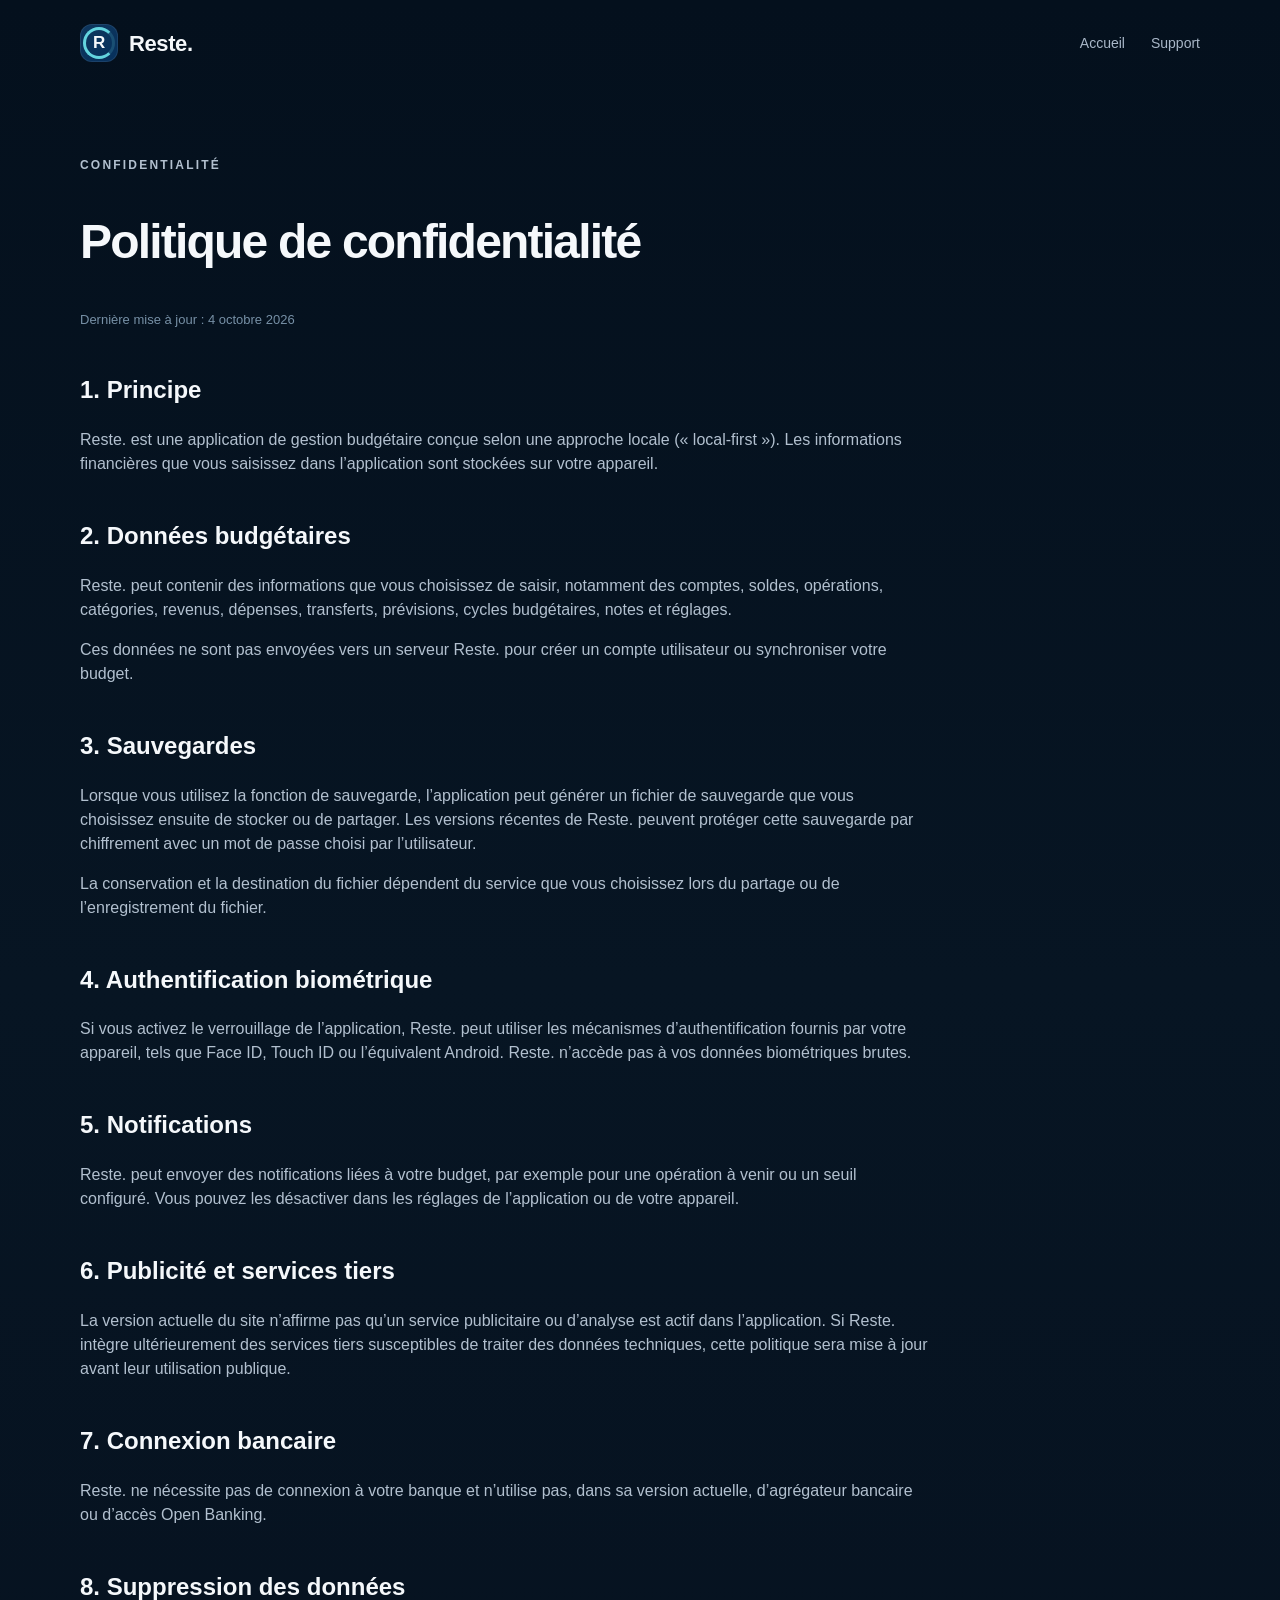
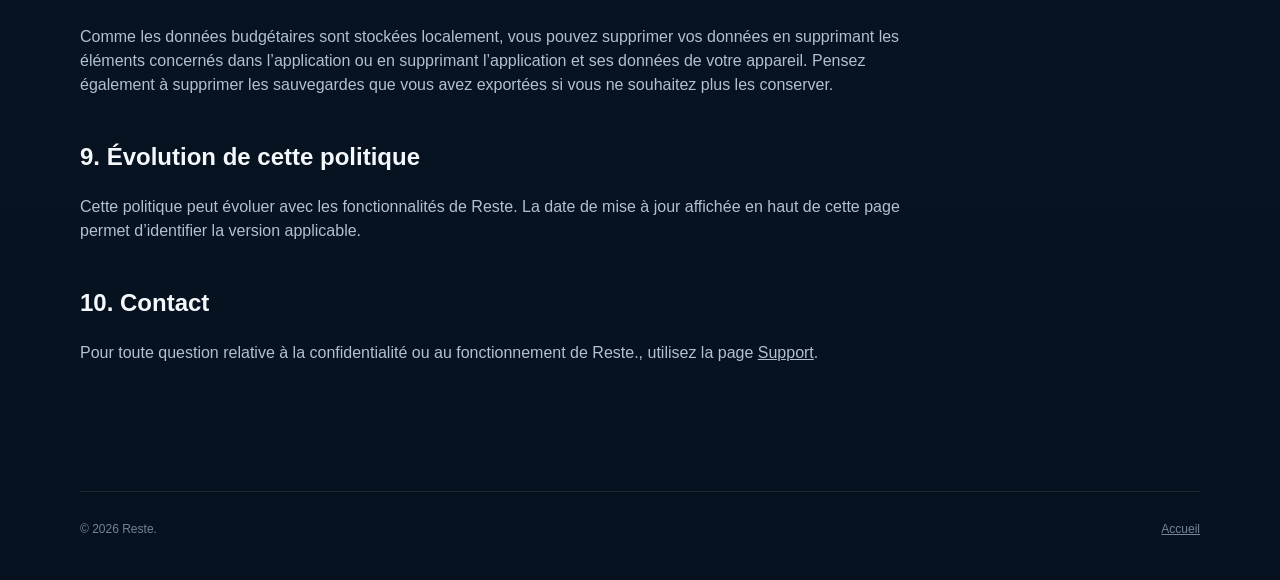
==== privacy.html @ ace7241f "Add privacy policy" ====
<!doctype html>
<html lang="fr">
<head>
  <meta charset="utf-8"><meta name="viewport" content="width=device-width,initial-scale=1">
  <meta name="theme-color" content="#031B3C">
  <title>Confidentialité — Reste.</title>
  <link rel="stylesheet" href="styles.css">
</head>
<body>
<header class="nav shell"><a class="brand" href="./"><span class="mark"><span>R</span></span><span>Reste.</span></a><nav><a href="./">Accueil</a><a href="support.html">Support</a></nav></header>
<main class="legal shell">
  <p class="eyebrow">CONFIDENTIALITÉ</p>
  <h1>Politique de confidentialité</h1>
  <p class="date">Dernière mise à jour : 4 octobre 2026</p>

  <h2>1. Principe</h2>
  <p>Reste. est une application de gestion budgétaire conçue selon une approche locale (« local-first »). Les informations financières que vous saisissez dans l’application sont stockées sur votre appareil.</p>

  <h2>2. Données budgétaires</h2>
  <p>Reste. peut contenir des informations que vous choisissez de saisir, notamment des comptes, soldes, opérations, catégories, revenus, dépenses, transferts, prévisions, cycles budgétaires, notes et réglages.</p>
  <p>Ces données ne sont pas envoyées vers un serveur Reste. pour créer un compte utilisateur ou synchroniser votre budget.</p>

  <h2>3. Sauvegardes</h2>
  <p>Lorsque vous utilisez la fonction de sauvegarde, l’application peut générer un fichier de sauvegarde que vous choisissez ensuite de stocker ou de partager. Les versions récentes de Reste. peuvent protéger cette sauvegarde par chiffrement avec un mot de passe choisi par l’utilisateur.</p>
  <p>La conservation et la destination du fichier dépendent du service que vous choisissez lors du partage ou de l’enregistrement du fichier.</p>

  <h2>4. Authentification biométrique</h2>
  <p>Si vous activez le verrouillage de l’application, Reste. peut utiliser les mécanismes d’authentification fournis par votre appareil, tels que Face ID, Touch ID ou l’équivalent Android. Reste. n’accède pas à vos données biométriques brutes.</p>

  <h2>5. Notifications</h2>
  <p>Reste. peut envoyer des notifications liées à votre budget, par exemple pour une opération à venir ou un seuil configuré. Vous pouvez les désactiver dans les réglages de l’application ou de votre appareil.</p>

  <h2>6. Publicité et services tiers</h2>
  <p>La version actuelle du site n’affirme pas qu’un service publicitaire ou d’analyse est actif dans l’application. Si Reste. intègre ultérieurement des services tiers susceptibles de traiter des données techniques, cette politique sera mise à jour avant leur utilisation publique.</p>

  <h2>7. Connexion bancaire</h2>
  <p>Reste. ne nécessite pas de connexion à votre banque et n’utilise pas, dans sa version actuelle, d’agrégateur bancaire ou d’accès Open Banking.</p>

  <h2>8. Suppression des données</h2>
  <p>Comme les données budgétaires sont stockées localement, vous pouvez supprimer vos données en supprimant les éléments concernés dans l’application ou en supprimant l’application et ses données de votre appareil. Pensez également à supprimer les sauvegardes que vous avez exportées si vous ne souhaitez plus les conserver.</p>

  <h2>9. Évolution de cette politique</h2>
  <p>Cette politique peut évoluer avec les fonctionnalités de Reste. La date de mise à jour affichée en haut de cette page permet d’identifier la version applicable.</p>

  <h2>10. Contact</h2>
  <p>Pour toute question relative à la confidentialité ou au fonctionnement de Reste., utilisez la page <a href="support.html">Support</a>.</p>
</main>
<footer class="shell footer"><span>© 2026 Reste.</span><a href="./">Accueil</a></footer>
</body>
</html>
---- styles.css ----
:root{
  --bg:#06111f;--bg2:#031b3c;--surface:#0e2036;--surface2:#132b46;--text:#f5f8fb;
  --muted:#a9b7c8;--line:rgba(255,255,255,.09);--cyan:#63d4df;--cyan2:#9eeaf0;--gold:#d6b56e;
  --shadow:0 30px 80px rgba(0,0,0,.35)
}
*{box-sizing:border-box}html{scroll-behavior:smooth}body{margin:0;background:linear-gradient(180deg,#04101d 0%,#071523 45%,#06111f 100%);color:var(--text);font-family:-apple-system,BlinkMacSystemFont,"Segoe UI",Inter,Roboto,Helvetica,Arial,sans-serif;line-height:1.5}
a{color:inherit}.shell{width:min(1120px,calc(100% - 40px));margin:auto}
.nav{height:86px;display:flex;align-items:center;justify-content:space-between}.nav nav{display:flex;gap:26px}.nav nav a{text-decoration:none;color:var(--muted);font-size:14px}.nav nav a:hover{color:var(--text)}
.brand{display:flex;align-items:center;gap:11px;text-decoration:none;font-size:22px;font-weight:800;letter-spacing:-.4px}.mark{width:38px;height:38px;border-radius:12px;background:linear-gradient(145deg,#0e365d,#06305c);position:relative;display:grid;place-items:center;box-shadow:inset 0 0 0 1px rgba(255,255,255,.08)}.mark:before{content:"";position:absolute;width:26px;height:26px;border:3px solid var(--cyan);border-right-color:rgba(99,212,223,.18);border-radius:50%}.mark span{font-weight:900;z-index:2;font-size:17px}
.hero{min-height:690px;padding:75px 0 95px;display:grid;grid-template-columns:1.08fr .92fr;gap:60px;align-items:center}.eyebrow{font-size:12px;letter-spacing:2.2px;color:var(--cyan);font-weight:800;margin:0 0 18px}.hero h1{font-size:clamp(48px,6vw,76px);line-height:.98;letter-spacing:-3px;margin:0 0 28px;max-width:760px}.hero h1 span{color:var(--cyan2)}.lead{font-size:20px;color:#c0ccda;max-width:650px;margin:0 0 32px}.cta-row{display:flex;gap:12px;flex-wrap:wrap}.store{border:1px solid var(--line);background:#10243b;padding:13px 18px;border-radius:14px;font-weight:700;font-size:14px}.store.disabled{color:#9eacbb}.micro{color:#7f91a5;font-size:13px;margin-top:18px}
.phone-wrap{display:flex;justify-content:center;perspective:1200px}.phone{width:min(360px,92vw);border-radius:46px;background:#081522;border:1px solid rgba(255,255,255,.15);box-shadow:var(--shadow),inset 0 0 0 6px #02070d;padding:24px 20px 18px;transform:rotateY(-4deg) rotateX(2deg);position:relative}.phone-top{font-size:11px;display:flex;justify-content:space-between;color:#eaf2fb;margin:3px 10px 24px}.app-head{display:flex;justify-content:space-between;align-items:center}.app-head strong{font-size:26px}.app-head small{display:block;color:#8294a8;font-size:9px;margin-top:3px}.eye{width:30px;height:30px;border-radius:50%;background:#10253b;display:grid;place-items:center;color:#a8bacd}.wealth{margin-top:20px;padding:15px;border-radius:18px;background:rgba(214,181,110,.1);border:1px solid rgba(214,181,110,.22);display:flex;justify-content:space-between;align-items:center}.wealth small{color:#a9a18f}.wealth strong{color:#e0c88e}.summary{display:grid;grid-template-columns:1fr 1fr;gap:10px;margin-top:10px}.summary>div{padding:15px;border-radius:18px;background:#0e2033}.summary small,.summary em{display:block;color:#8497aa;font-size:9px;font-style:normal}.summary strong{display:block;font-size:22px;margin-top:5px}.summary .primary{background:linear-gradient(150deg,#0a5571,#0b6f7b)}.summary .primary small,.summary .primary em{color:#bde2e5}.account{margin-top:10px;padding:13px 10px;border-radius:16px;background:#0c1c2d;display:grid;grid-template-columns:12px 1fr auto;gap:10px;align-items:center}.account .dot{width:10px;height:10px;border-radius:50%}.dot.a{background:#72c8af}.dot.b{background:#a49ad6}.account strong{font-size:12px}.account small{display:block;color:#74869a;font-size:8px}.account b{font-size:12px}.cycle-card{margin-top:12px;border-radius:18px;padding:15px;background:linear-gradient(145deg,#102d48,#0b4b61)}.cycle-card small{font-size:8px;color:#92b5c7;letter-spacing:1.5px}.cycle-card strong{display:block;font-size:24px;margin-top:3px}.cycle-card span{font-size:9px;color:#a8c7d3}.bar{height:5px;border-radius:10px;background:rgba(255,255,255,.12);margin-top:10px;overflow:hidden}.bar i{display:block;width:62%;height:100%;background:var(--cyan);border-radius:10px}.tabs{display:flex;justify-content:space-around;color:#6f8398;font-size:18px;margin-top:21px}.tabs span:nth-child(3){background:var(--cyan);color:#042032;width:38px;height:38px;border-radius:50%;display:grid;place-items:center;margin-top:-8px}
.proof{border-top:1px solid var(--line);border-bottom:1px solid var(--line);background:rgba(255,255,255,.015)}.metrics{display:grid;grid-template-columns:repeat(3,1fr);padding:26px 0}.metrics div{padding:4px 32px;border-right:1px solid var(--line)}.metrics div:last-child{border-right:0}.metrics strong{display:block;font-size:16px}.metrics span{display:block;color:var(--muted);font-size:13px;margin-top:4px}
.section{padding-top:110px;padding-bottom:110px}.section h2{font-size:clamp(36px,5vw,54px);line-height:1.04;letter-spacing:-2px;margin:0 0 20px}.section-intro{color:var(--muted);font-size:18px;max-width:750px}.grid{display:grid;grid-template-columns:repeat(3,1fr);gap:16px;margin-top:50px}.feature{background:linear-gradient(145deg,rgba(255,255,255,.045),rgba(255,255,255,.02));border:1px solid var(--line);border-radius:24px;padding:28px;min-height:235px}.feature .icon{display:grid;place-items:center;width:42px;height:42px;border-radius:13px;background:rgba(99,212,223,.11);color:var(--cyan);font-size:20px}.feature h3{font-size:20px;margin:26px 0 9px}.feature p{color:var(--muted);font-size:14px;margin:0}.soft{background:linear-gradient(180deg,rgba(9,36,60,.62),rgba(7,24,40,.62));border-top:1px solid var(--line);border-bottom:1px solid var(--line)}.split{display:grid;grid-template-columns:1.1fr .9fr;gap:80px;align-items:center}.mini-card{background:#0c1d30;border:1px solid var(--line);border-radius:26px;padding:26px;box-shadow:var(--shadow)}.mini-card>div{display:flex;justify-content:space-between;padding:12px 0}.mini-card span{color:var(--muted)}.mini-card hr{border:0;border-top:1px solid var(--line);margin:8px 0}.mini-card .result{font-size:19px}.mini-card .result strong{color:var(--cyan2)}
.final{text-align:center}.final-card{border:1px solid var(--line);background:radial-gradient(circle at top,#123859 0,#0b1d30 55%,#081523 100%);border-radius:34px;padding:70px 30px}.final-card p:not(.eyebrow){color:var(--muted);font-size:18px;max-width:650px;margin:0 auto}.links{margin-top:30px;display:flex;gap:24px;justify-content:center}.links a{color:var(--cyan2);text-decoration:none;font-weight:700}.footer{display:flex;justify-content:space-between;border-top:1px solid var(--line);padding:28px 0 42px;color:#728599;font-size:12px}
.legal{padding-top:70px;padding-bottom:110px}.legal h1{font-size:48px;letter-spacing:-1.8px}.legal h2{margin-top:42px;font-size:24px}.legal p,.legal li{color:#b2c0cf;max-width:850px}.legal .date{color:#7790a6;font-size:13px}.contact-card{background:#0d2034;border:1px solid var(--line);border-radius:24px;padding:28px;max-width:680px}.contact-card a{color:var(--cyan2)}
@media(max-width:850px){.nav nav a:first-child{display:none}.hero{grid-template-columns:1fr;padding-top:45px}.hero-copy{text-align:center}.lead{margin-left:auto;margin-right:auto}.cta-row{justify-content:center}.phone{transform:none}.metrics{grid-template-columns:1fr}.metrics div{border-right:0;border-bottom:1px solid var(--line);padding:18px 0}.metrics div:last-child{border-bottom:0}.grid{grid-template-columns:1fr 1fr}.split{grid-template-columns:1fr;gap:45px}.footer{flex-direction:column;gap:8px}.section{padding-top:80px;padding-bottom:80px}}
@media(max-width:560px){.shell{width:min(100% - 28px,1120px)}.nav{height:72px}.nav nav{gap:15px}.nav nav a{font-size:12px}.hero h1{font-size:48px}.lead{font-size:17px}.grid{grid-template-columns:1fr}.feature{min-height:0}.section h2{font-size:38px}.links{flex-direction:column;gap:12px}.legal h1{font-size:38px}}
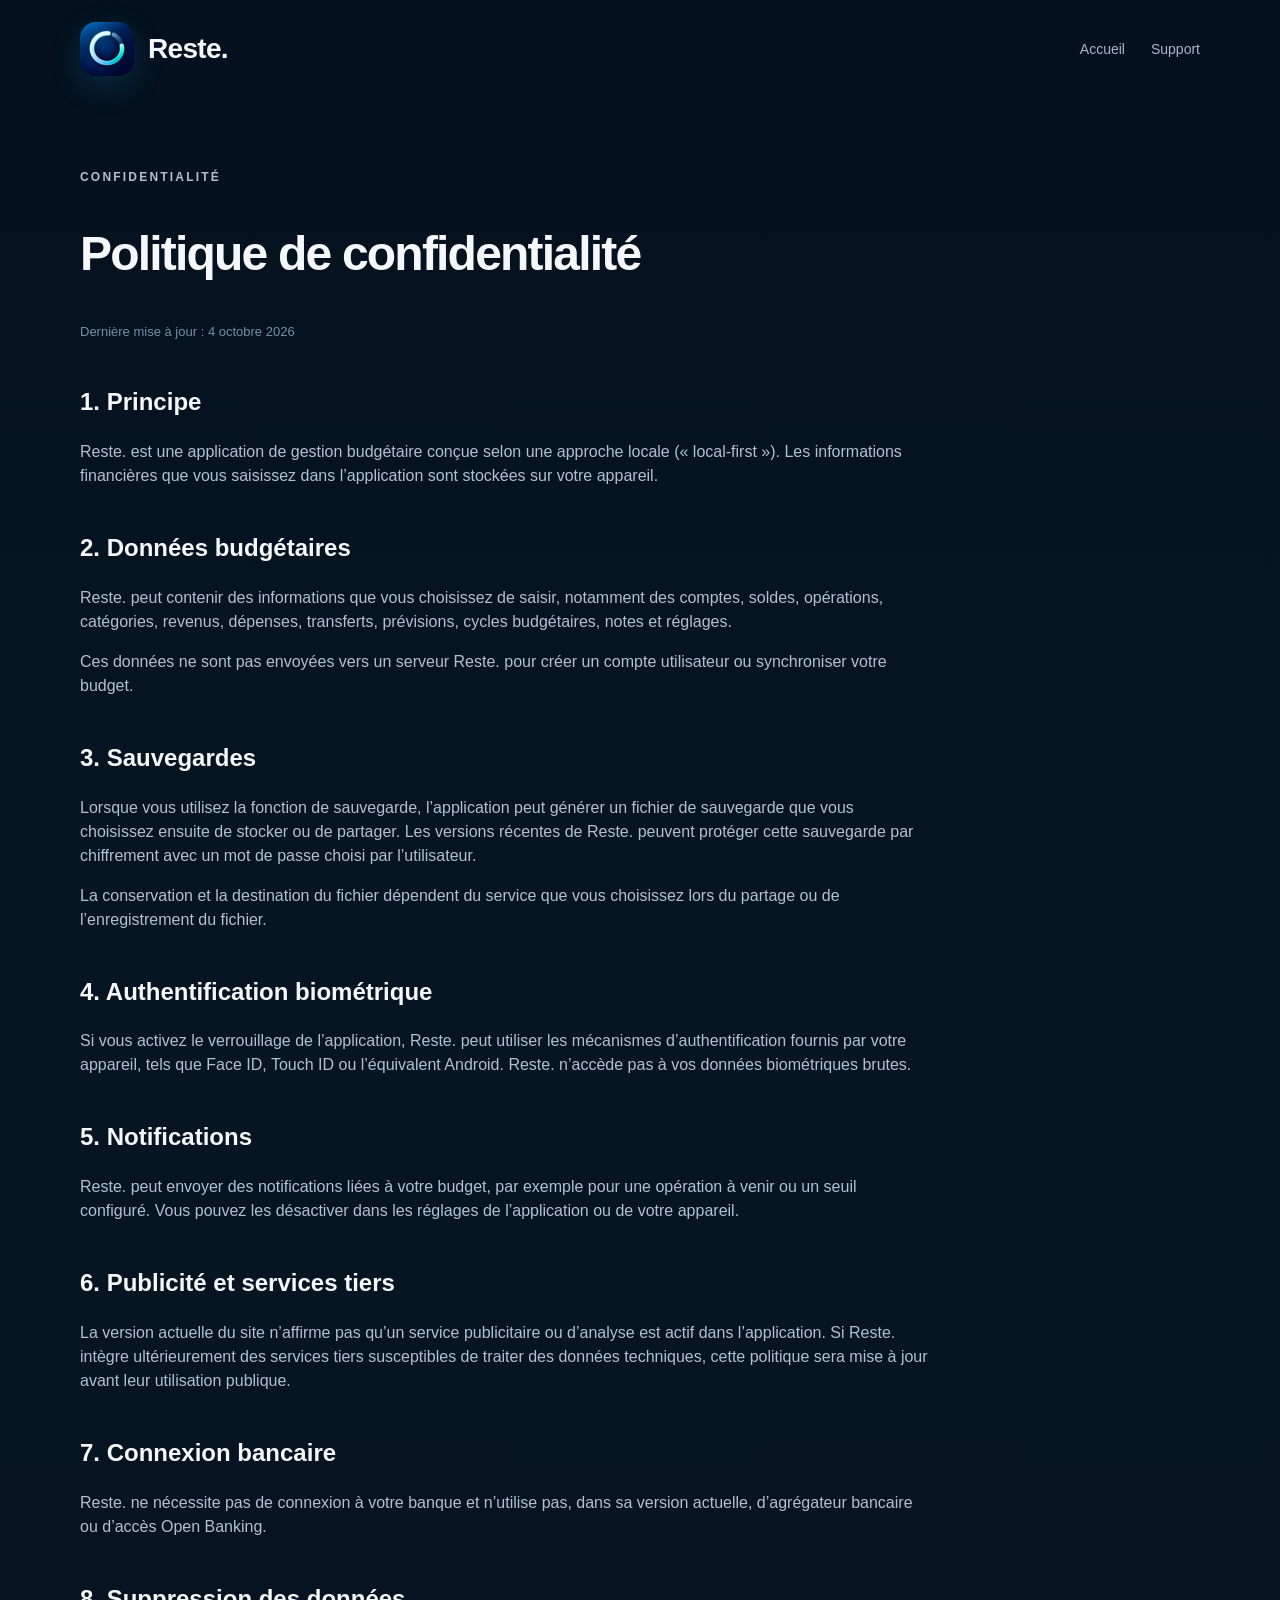
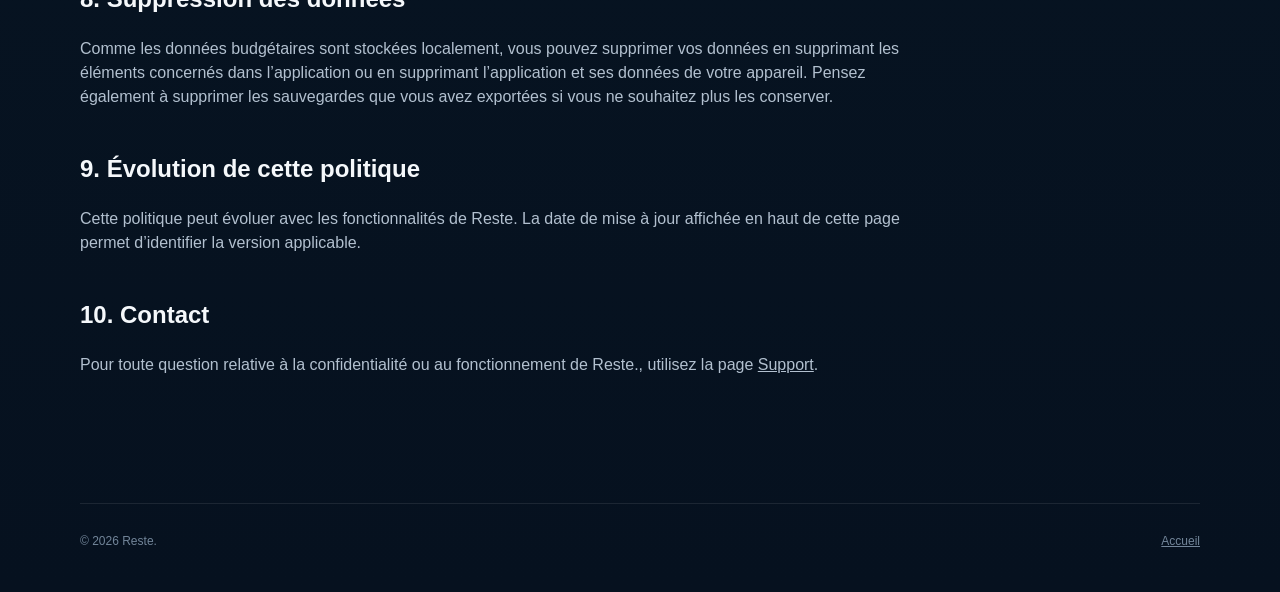
==== commit 79afee79: "Agrandir et actualiser la marque du site" ====
--- a/privacy.html
+++ b/privacy.html
@@ -4,10 +4,10 @@
   <meta charset="utf-8"><meta name="viewport" content="width=device-width,initial-scale=1">
   <meta name="theme-color" content="#031B3C">
   <title>Confidentialité — Reste.</title>
-  <link rel="stylesheet" href="styles.css">
+  <link rel="stylesheet" href="styles.css?v=20261008-brand">
 </head>
 <body>
-<header class="nav shell"><a class="brand" href="./"><span class="mark"><span>R</span></span><span>Reste.</span></a><nav><a href="./">Accueil</a><a href="support.html">Support</a></nav></header>
+<header class="nav shell"><a class="brand" href="./" aria-label="Accueil Reste."><img class="brand-icon" src="assets/reste-icon.png" alt="" aria-hidden="true"><span>Reste.</span></a><nav><a href="./">Accueil</a><a href="support.html">Support</a></nav></header>
 <main class="legal shell">
   <p class="eyebrow">CONFIDENTIALITÉ</p>
   <h1>Politique de confidentialité</h1>
@@ -47,4 +47,4 @@
 </main>
 <footer class="shell footer"><span>© 2026 Reste.</span><a href="./">Accueil</a></footer>
 </body>
-</html>+</html>
--- a/styles.css
+++ b/styles.css
@@ -4,14 +4,22 @@
   --shadow:0 30px 80px rgba(0,0,0,.35)
 }
 *{box-sizing:border-box}html{scroll-behavior:smooth}body{margin:0;background:linear-gradient(180deg,#04101d 0%,#071523 45%,#06111f 100%);color:var(--text);font-family:-apple-system,BlinkMacSystemFont,"Segoe UI",Inter,Roboto,Helvetica,Arial,sans-serif;line-height:1.5}
-a{color:inherit}.shell{width:min(1120px,calc(100% - 40px));margin:auto}
-.nav{height:86px;display:flex;align-items:center;justify-content:space-between}.nav nav{display:flex;gap:26px}.nav nav a{text-decoration:none;color:var(--muted);font-size:14px}.nav nav a:hover{color:var(--text)}
-.brand{display:flex;align-items:center;gap:11px;text-decoration:none;font-size:22px;font-weight:800;letter-spacing:-.4px}.mark{width:38px;height:38px;border-radius:12px;background:linear-gradient(145deg,#0e365d,#06305c);position:relative;display:grid;place-items:center;box-shadow:inset 0 0 0 1px rgba(255,255,255,.08)}.mark:before{content:"";position:absolute;width:26px;height:26px;border:3px solid var(--cyan);border-right-color:rgba(99,212,223,.18);border-radius:50%}.mark span{font-weight:900;z-index:2;font-size:17px}
+a{color:inherit}a:focus-visible{outline:2px solid var(--cyan);outline-offset:5px;border-radius:4px}.shell{width:min(1120px,calc(100% - 40px));margin:auto}section[id]{scroll-margin-top:32px}
+.nav{height:98px;display:flex;align-items:center;justify-content:space-between}.nav nav{display:flex;gap:26px}.nav nav a{text-decoration:none;color:var(--muted);font-size:14px}.nav nav a:hover{color:var(--text)}
+.brand{display:flex;align-items:center;gap:14px;text-decoration:none;font-size:28px;font-weight:850;letter-spacing:-.7px}.brand-icon{display:block;width:54px;height:54px;border-radius:16px;object-fit:cover;box-shadow:0 10px 30px rgba(30,151,222,.2)}
 .hero{min-height:690px;padding:75px 0 95px;display:grid;grid-template-columns:1.08fr .92fr;gap:60px;align-items:center}.eyebrow{font-size:12px;letter-spacing:2.2px;color:var(--cyan);font-weight:800;margin:0 0 18px}.hero h1{font-size:clamp(48px,6vw,76px);line-height:.98;letter-spacing:-3px;margin:0 0 28px;max-width:760px}.hero h1 span{color:var(--cyan2)}.lead{font-size:20px;color:#c0ccda;max-width:650px;margin:0 0 32px}.cta-row{display:flex;gap:12px;flex-wrap:wrap}.store{border:1px solid var(--line);background:#10243b;padding:13px 18px;border-radius:14px;font-weight:700;font-size:14px}.store.disabled{color:#9eacbb}.micro{color:#7f91a5;font-size:13px;margin-top:18px}
 .phone-wrap{display:flex;justify-content:center;perspective:1200px}.phone{width:min(360px,92vw);border-radius:46px;background:#081522;border:1px solid rgba(255,255,255,.15);box-shadow:var(--shadow),inset 0 0 0 6px #02070d;padding:24px 20px 18px;transform:rotateY(-4deg) rotateX(2deg);position:relative}.phone-top{font-size:11px;display:flex;justify-content:space-between;color:#eaf2fb;margin:3px 10px 24px}.app-head{display:flex;justify-content:space-between;align-items:center}.app-head strong{font-size:26px}.app-head small{display:block;color:#8294a8;font-size:9px;margin-top:3px}.eye{width:30px;height:30px;border-radius:50%;background:#10253b;display:grid;place-items:center;color:#a8bacd}.wealth{margin-top:20px;padding:15px;border-radius:18px;background:rgba(214,181,110,.1);border:1px solid rgba(214,181,110,.22);display:flex;justify-content:space-between;align-items:center}.wealth small{color:#a9a18f}.wealth strong{color:#e0c88e}.summary{display:grid;grid-template-columns:1fr 1fr;gap:10px;margin-top:10px}.summary>div{padding:15px;border-radius:18px;background:#0e2033}.summary small,.summary em{display:block;color:#8497aa;font-size:9px;font-style:normal}.summary strong{display:block;font-size:22px;margin-top:5px}.summary .primary{background:linear-gradient(150deg,#0a5571,#0b6f7b)}.summary .primary small,.summary .primary em{color:#bde2e5}.account{margin-top:10px;padding:13px 10px;border-radius:16px;background:#0c1c2d;display:grid;grid-template-columns:12px 1fr auto;gap:10px;align-items:center}.account .dot{width:10px;height:10px;border-radius:50%}.dot.a{background:#72c8af}.dot.b{background:#a49ad6}.account strong{font-size:12px}.account small{display:block;color:#74869a;font-size:8px}.account b{font-size:12px}.cycle-card{margin-top:12px;border-radius:18px;padding:15px;background:linear-gradient(145deg,#102d48,#0b4b61)}.cycle-card small{font-size:8px;color:#92b5c7;letter-spacing:1.5px}.cycle-card strong{display:block;font-size:24px;margin-top:3px}.cycle-card span{font-size:9px;color:#a8c7d3}.bar{height:5px;border-radius:10px;background:rgba(255,255,255,.12);margin-top:10px;overflow:hidden}.bar i{display:block;width:62%;height:100%;background:var(--cyan);border-radius:10px}.tabs{display:flex;justify-content:space-around;color:#6f8398;font-size:18px;margin-top:21px}.tabs span:nth-child(3){background:var(--cyan);color:#042032;width:38px;height:38px;border-radius:50%;display:grid;place-items:center;margin-top:-8px}
 .proof{border-top:1px solid var(--line);border-bottom:1px solid var(--line);background:rgba(255,255,255,.015)}.metrics{display:grid;grid-template-columns:repeat(3,1fr);padding:26px 0}.metrics div{padding:4px 32px;border-right:1px solid var(--line)}.metrics div:last-child{border-right:0}.metrics strong{display:block;font-size:16px}.metrics span{display:block;color:var(--muted);font-size:13px;margin-top:4px}
-.section{padding-top:110px;padding-bottom:110px}.section h2{font-size:clamp(36px,5vw,54px);line-height:1.04;letter-spacing:-2px;margin:0 0 20px}.section-intro{color:var(--muted);font-size:18px;max-width:750px}.grid{display:grid;grid-template-columns:repeat(3,1fr);gap:16px;margin-top:50px}.feature{background:linear-gradient(145deg,rgba(255,255,255,.045),rgba(255,255,255,.02));border:1px solid var(--line);border-radius:24px;padding:28px;min-height:235px}.feature .icon{display:grid;place-items:center;width:42px;height:42px;border-radius:13px;background:rgba(99,212,223,.11);color:var(--cyan);font-size:20px}.feature h3{font-size:20px;margin:26px 0 9px}.feature p{color:var(--muted);font-size:14px;margin:0}.soft{background:linear-gradient(180deg,rgba(9,36,60,.62),rgba(7,24,40,.62));border-top:1px solid var(--line);border-bottom:1px solid var(--line)}.split{display:grid;grid-template-columns:1.1fr .9fr;gap:80px;align-items:center}.mini-card{background:#0c1d30;border:1px solid var(--line);border-radius:26px;padding:26px;box-shadow:var(--shadow)}.mini-card>div{display:flex;justify-content:space-between;padding:12px 0}.mini-card span{color:var(--muted)}.mini-card hr{border:0;border-top:1px solid var(--line);margin:8px 0}.mini-card .result{font-size:19px}.mini-card .result strong{color:var(--cyan2)}
+.section{padding-top:110px;padding-bottom:110px}.section h2{font-size:clamp(36px,5vw,54px);line-height:1.04;letter-spacing:-2px;margin:0 0 20px}.section-intro{color:var(--muted);font-size:18px;max-width:750px}.grid{display:grid;grid-template-columns:repeat(3,1fr);gap:16px;margin-top:50px}.feature{background:linear-gradient(145deg,rgba(255,255,255,.045),rgba(255,255,255,.02));border:1px solid var(--line);border-radius:24px;padding:28px;min-height:235px;transition:transform .25s ease,border-color .25s ease,background .25s ease}.feature:hover{transform:translateY(-4px);border-color:rgba(99,212,223,.25);background:linear-gradient(145deg,rgba(99,212,223,.07),rgba(255,255,255,.025))}.feature .icon{display:grid;place-items:center;width:42px;height:42px;border-radius:13px;background:rgba(99,212,223,.11);color:var(--cyan);font-size:20px}.feature h3{font-size:20px;margin:26px 0 9px}.feature p{color:var(--muted);font-size:14px;margin:0}.soft{background:linear-gradient(180deg,rgba(9,36,60,.62),rgba(7,24,40,.62));border-top:1px solid var(--line);border-bottom:1px solid var(--line)}.split{display:grid;grid-template-columns:1.1fr .9fr;gap:80px;align-items:center}.mini-card{background:#0c1d30;border:1px solid var(--line);border-radius:26px;padding:26px;box-shadow:var(--shadow)}.mini-card>div{display:flex;justify-content:space-between;padding:12px 0}.mini-card span{color:var(--muted)}.mini-card hr{border:0;border-top:1px solid var(--line);margin:8px 0}.mini-card .result{font-size:19px}.mini-card .result strong{color:var(--cyan2)}
+.apple-pay-section{position:relative;overflow:hidden;background:radial-gradient(circle at 82% 13%,rgba(99,212,223,.11),transparent 27%),linear-gradient(180deg,#06111f 0%,#081929 52%,#06111f 100%);border-bottom:1px solid var(--line)}
+.apple-pay-section:before{content:"";position:absolute;width:460px;height:460px;border:1px solid rgba(99,212,223,.08);border-radius:50%;right:-250px;top:170px;box-shadow:0 0 0 70px rgba(99,212,223,.018),0 0 0 140px rgba(99,212,223,.012);pointer-events:none}
+.apple-pay-heading{display:grid;grid-template-columns:1.05fr .95fr;gap:70px;align-items:end;margin-bottom:52px}.apple-pay-heading h2{margin-bottom:0}.apple-pay-heading h2 span{color:var(--cyan2)}.apple-pay-heading .section-intro{margin:0 0 3px;max-width:520px}
+.automation-flow{display:grid;grid-template-columns:1fr auto 1fr auto 1fr;gap:18px;align-items:center;margin-bottom:82px}.flow-card{min-height:218px;padding:25px;border-radius:26px;border:1px solid rgba(255,255,255,.1);background:linear-gradient(145deg,#10263d,#0b1b2d);box-shadow:0 20px 50px rgba(0,0,0,.18)}.flow-card small{display:block;margin-top:20px;color:#7f93a8;font-size:10px;font-weight:800;letter-spacing:1.4px}.flow-card strong{display:block;font-size:23px;margin-top:5px}.flow-card p{color:var(--muted);font-size:13px;margin:7px 0 0}.flow-card.shortcuts-card{border-color:rgba(184,143,255,.25);background:linear-gradient(145deg,rgba(79,53,119,.46),#0b1b2d 74%)}.flow-card.reste-card{border-color:rgba(99,212,223,.34);background:linear-gradient(145deg,rgba(17,86,108,.52),#0b1b2d 74%)}.flow-icon{display:grid;place-items:center;width:48px;height:48px;border-radius:15px;background:rgba(255,255,255,.06);color:#e8f1f9}.flow-icon svg{width:25px;height:25px;fill:none;stroke:currentColor;stroke-width:1.8;stroke-linecap:round;stroke-linejoin:round}.shortcuts-icon{color:#d4b9ff;background:rgba(149,95,232,.13)}.reste-icon{position:relative;color:var(--text);font-weight:900;background:#0c2b48;overflow:hidden}.reste-icon:before{content:"";position:absolute;width:33px;height:33px;border:3px solid var(--cyan);border-right-color:rgba(99,212,223,.18);border-radius:50%}.reste-icon span{position:relative}.flow-arrow{color:#527087;font-size:27px}
+.shortcut-layout{display:grid;grid-template-columns:minmax(0,1.08fr) minmax(340px,.72fr);gap:70px;align-items:start}.shortcut-intro h3{font-size:34px;letter-spacing:-1px;margin:0 0 7px}.shortcut-intro>p:last-child{color:var(--muted);margin:0;max-width:580px}.steps-list{list-style:none;padding:0;margin:38px 0 0}.steps-list li{display:grid;grid-template-columns:46px 1fr;gap:18px;padding:23px 0;border-top:1px solid var(--line)}.steps-list li:last-child{border-bottom:1px solid var(--line)}.step-number{display:grid;place-items:center;width:38px;height:38px;border-radius:12px;background:rgba(99,212,223,.1);border:1px solid rgba(99,212,223,.18);color:var(--cyan);font-size:13px;font-weight:900}.steps-list strong{font-size:17px}.steps-list p{color:var(--muted);font-size:14px;margin:5px 0 0}.steps-list b{color:#dce7f1;font-weight:650}
+.shortcut-preview{position:sticky;top:28px}.ios-window{border-radius:37px;padding:18px;background:linear-gradient(180deg,#111722,#0b1019);border:1px solid rgba(255,255,255,.16);box-shadow:0 34px 90px rgba(0,0,0,.43),inset 0 0 0 5px #02060a}.ios-status{display:flex;justify-content:space-between;padding:4px 13px 17px;color:#e7edf4;font-size:10px}.ios-title{display:grid;grid-template-columns:28px 1fr 28px;align-items:center;text-align:center;font-size:11px;padding:0 5px 18px}.ios-title>span{color:#62bfff;font-size:16px}.trigger-card,.action-card{display:grid;grid-template-columns:42px 1fr;gap:12px;align-items:center;padding:14px;border-radius:17px;background:#1c222c;border:1px solid rgba(255,255,255,.06)}.trigger-symbol,.action-brand{display:grid;place-items:center;width:42px;height:42px;border-radius:12px;font-weight:900}.trigger-symbol{background:#111418;color:#fff;font-size:23px}.trigger-card small{display:block;color:#7e8b9b;font-size:8px;letter-spacing:1.2px}.trigger-card strong{display:block;font-size:12px;margin:2px 0}.trigger-card em{display:block;color:#8e9bab;font-size:9px;font-style:normal}.run-line{display:flex;align-items:center;justify-content:space-between;margin:12px 1px 20px;padding:12px 14px;border-radius:13px;background:#1c222c;font-size:11px}.run-line i{position:relative;width:31px;height:18px;border-radius:20px;background:#34c759}.run-line i:after{content:"";position:absolute;right:2px;top:2px;width:14px;height:14px;border-radius:50%;background:white}.action-label{font-size:8px;letter-spacing:1.4px;color:#7e8b9b;margin:0 3px 8px}.action-card{background:linear-gradient(135deg,#123353,#102740)}.action-brand{background:#0d2035;color:var(--cyan);border:1px solid rgba(99,212,223,.22)}.action-card strong{display:block;font-size:12px}.action-card small{display:block;color:#8fa5b9;font-size:9px}.mapping{display:grid;grid-template-columns:.8fr 1.2fr;gap:10px;padding:11px 12px;margin-top:7px;background:#161d27;border-radius:11px;font-size:9px}.mapping span{color:#8593a2}.mapping b{color:#b8dcfa;font-weight:600;text-align:right}.privacy-note{display:grid;grid-template-columns:30px 1fr;gap:12px;margin-top:18px;padding:17px 18px;border-radius:18px;background:rgba(99,212,223,.07);border:1px solid rgba(99,212,223,.16)}.privacy-note>span{display:grid;place-items:center;width:27px;height:27px;border-radius:50%;background:rgba(99,212,223,.13);color:var(--cyan);font-weight:900}.privacy-note p{color:var(--muted);font-size:12px;margin:0}.privacy-note strong{color:#dce9f3;display:block;margin-bottom:2px}.requirements{display:grid;grid-template-columns:auto 1fr;gap:18px;align-items:start;margin-top:62px;padding:20px 24px;border-radius:18px;background:rgba(255,255,255,.025);border:1px solid var(--line)}.requirements span{padding:5px 10px;border-radius:8px;background:rgba(214,181,110,.12);color:#e2c98d;font-size:11px;font-weight:900;text-transform:uppercase;letter-spacing:1px}.requirements p{color:var(--muted);font-size:13px;margin:3px 0 0}
 .final{text-align:center}.final-card{border:1px solid var(--line);background:radial-gradient(circle at top,#123859 0,#0b1d30 55%,#081523 100%);border-radius:34px;padding:70px 30px}.final-card p:not(.eyebrow){color:var(--muted);font-size:18px;max-width:650px;margin:0 auto}.links{margin-top:30px;display:flex;gap:24px;justify-content:center}.links a{color:var(--cyan2);text-decoration:none;font-weight:700}.footer{display:flex;justify-content:space-between;border-top:1px solid var(--line);padding:28px 0 42px;color:#728599;font-size:12px}
 .legal{padding-top:70px;padding-bottom:110px}.legal h1{font-size:48px;letter-spacing:-1.8px}.legal h2{margin-top:42px;font-size:24px}.legal p,.legal li{color:#b2c0cf;max-width:850px}.legal .date{color:#7790a6;font-size:13px}.contact-card{background:#0d2034;border:1px solid var(--line);border-radius:24px;padding:28px;max-width:680px}.contact-card a{color:var(--cyan2)}
-@media(max-width:850px){.nav nav a:first-child{display:none}.hero{grid-template-columns:1fr;padding-top:45px}.hero-copy{text-align:center}.lead{margin-left:auto;margin-right:auto}.cta-row{justify-content:center}.phone{transform:none}.metrics{grid-template-columns:1fr}.metrics div{border-right:0;border-bottom:1px solid var(--line);padding:18px 0}.metrics div:last-child{border-bottom:0}.grid{grid-template-columns:1fr 1fr}.split{grid-template-columns:1fr;gap:45px}.footer{flex-direction:column;gap:8px}.section{padding-top:80px;padding-bottom:80px}}
-@media(max-width:560px){.shell{width:min(100% - 28px,1120px)}.nav{height:72px}.nav nav{gap:15px}.nav nav a{font-size:12px}.hero h1{font-size:48px}.lead{font-size:17px}.grid{grid-template-columns:1fr}.feature{min-height:0}.section h2{font-size:38px}.links{flex-direction:column;gap:12px}.legal h1{font-size:38px}}
+@media(max-width:850px){.nav nav a:first-child{display:none}.hero{grid-template-columns:1fr;padding-top:45px}.hero-copy{text-align:center}.lead{margin-left:auto;margin-right:auto}.cta-row{justify-content:center}.phone{transform:none}.metrics{grid-template-columns:1fr}.metrics div{border-right:0;border-bottom:1px solid var(--line);padding:18px 0}.metrics div:last-child{border-bottom:0}.grid{grid-template-columns:1fr 1fr}.split{grid-template-columns:1fr;gap:45px}.apple-pay-heading{grid-template-columns:1fr;gap:16px}.automation-flow{grid-template-columns:1fr;gap:10px}.flow-card{min-height:0}.flow-arrow{transform:rotate(90deg);justify-self:center;line-height:1}.shortcut-layout{grid-template-columns:1fr;gap:48px}.shortcut-preview{position:static;width:min(100%,480px);margin:auto}.footer{flex-direction:column;gap:8px}.section{padding-top:80px;padding-bottom:80px}}
+@media(max-width:680px){.nav nav a[href="privacy.html"]{display:none}}
+@media(max-width:560px){.shell{width:min(100% - 28px,1120px)}.nav{height:82px}.brand{gap:11px;font-size:24px}.brand-icon{width:46px;height:46px;border-radius:14px}.nav nav{gap:15px}.nav nav a{font-size:12px}.hero h1{font-size:48px}.lead{font-size:17px}.grid{grid-template-columns:1fr}.feature{min-height:0}.section h2{font-size:38px}.apple-pay-heading{margin-bottom:36px}.automation-flow{margin-bottom:62px}.flow-card{padding:21px;border-radius:22px}.shortcut-intro h3{font-size:29px}.steps-list{margin-top:27px}.steps-list li{grid-template-columns:39px 1fr;gap:13px;padding:20px 0}.step-number{width:34px;height:34px}.ios-window{border-radius:30px;padding:15px}.requirements{grid-template-columns:1fr;gap:10px}.requirements span{justify-self:start}.links{flex-direction:column;gap:12px}.legal h1{font-size:38px}}
+@media(prefers-reduced-motion:reduce){html{scroll-behavior:auto}.feature{transition:none}}
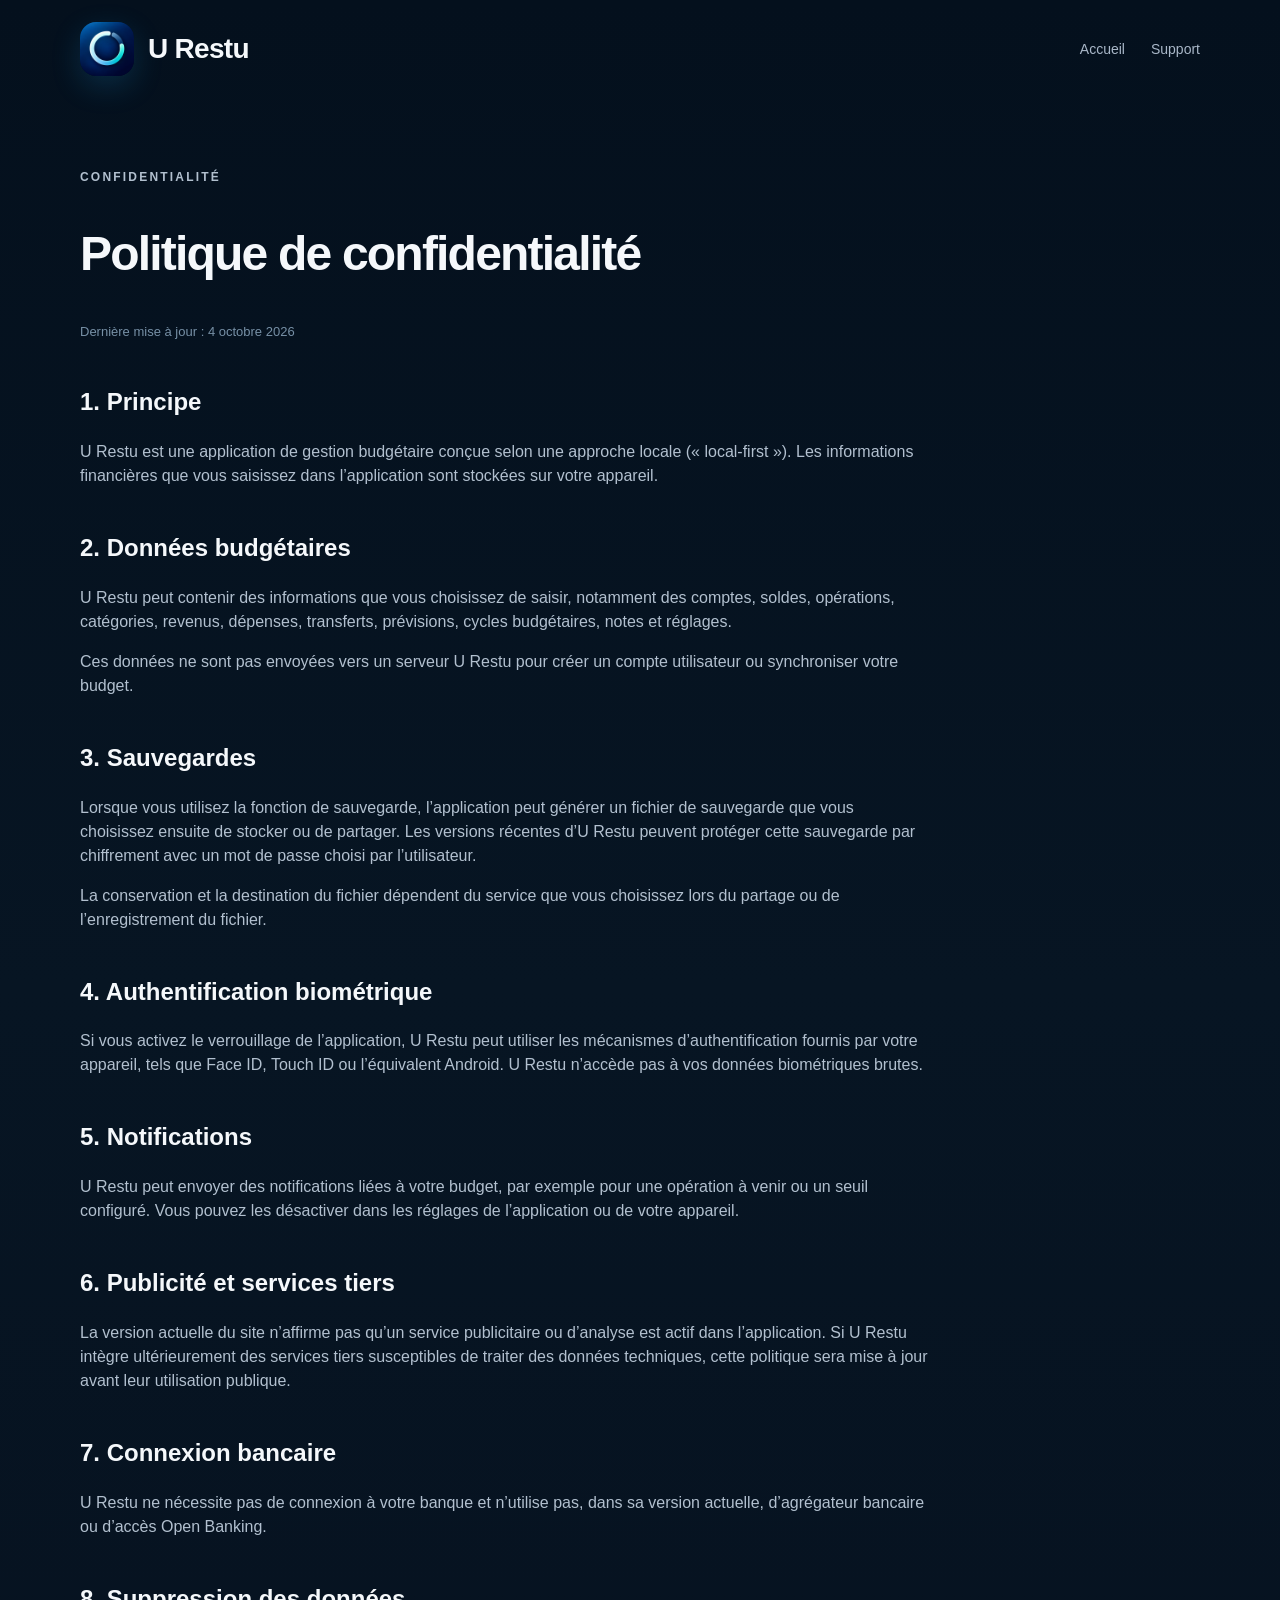
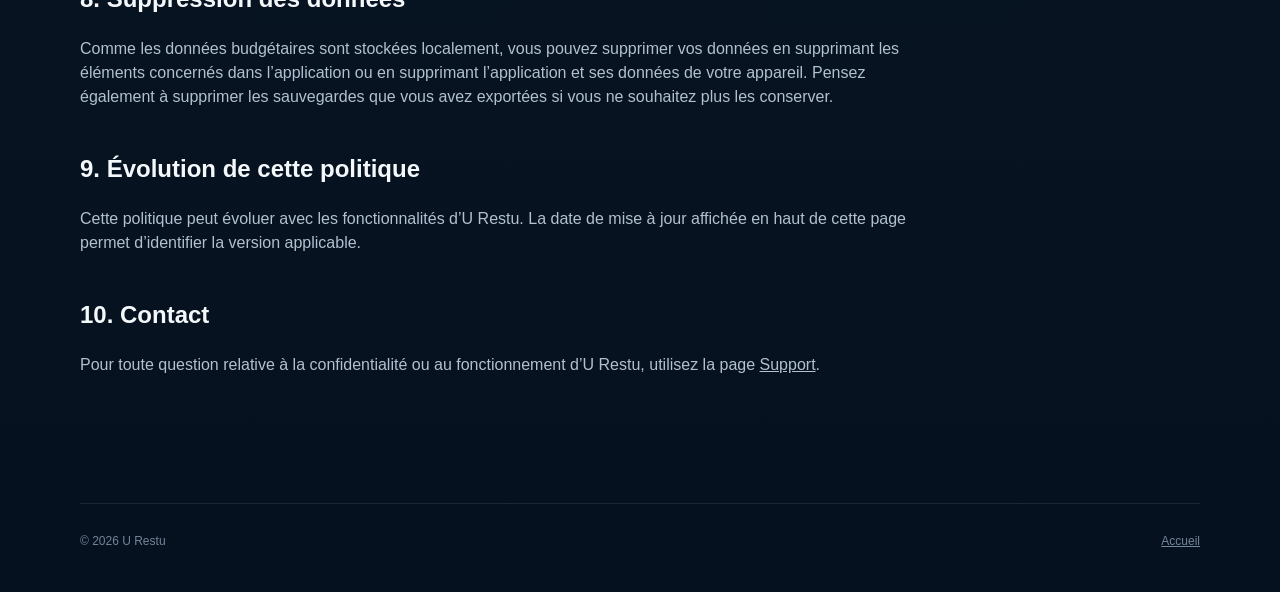
==== commit 847e1f4a: "Renommer le site en U Restu" ====
--- a/privacy.html
+++ b/privacy.html
@@ -3,48 +3,48 @@
 <head>
   <meta charset="utf-8"><meta name="viewport" content="width=device-width,initial-scale=1">
   <meta name="theme-color" content="#031B3C">
-  <title>Confidentialité — Reste.</title>
+  <title>Confidentialité — U Restu</title>
   <link rel="stylesheet" href="styles.css?v=20261008-brand">
 </head>
 <body>
-<header class="nav shell"><a class="brand" href="./" aria-label="Accueil Reste."><img class="brand-icon" src="assets/reste-icon.png" alt="" aria-hidden="true"><span>Reste.</span></a><nav><a href="./">Accueil</a><a href="support.html">Support</a></nav></header>
+<header class="nav shell"><a class="brand" href="./" aria-label="Accueil U Restu"><img class="brand-icon" src="assets/reste-icon.png" alt="" aria-hidden="true"><span>U Restu</span></a><nav><a href="./">Accueil</a><a href="support.html">Support</a></nav></header>
 <main class="legal shell">
   <p class="eyebrow">CONFIDENTIALITÉ</p>
   <h1>Politique de confidentialité</h1>
   <p class="date">Dernière mise à jour : 4 octobre 2026</p>
 
   <h2>1. Principe</h2>
-  <p>Reste. est une application de gestion budgétaire conçue selon une approche locale (« local-first »). Les informations financières que vous saisissez dans l’application sont stockées sur votre appareil.</p>
+  <p>U Restu est une application de gestion budgétaire conçue selon une approche locale (« local-first »). Les informations financières que vous saisissez dans l’application sont stockées sur votre appareil.</p>
 
   <h2>2. Données budgétaires</h2>
-  <p>Reste. peut contenir des informations que vous choisissez de saisir, notamment des comptes, soldes, opérations, catégories, revenus, dépenses, transferts, prévisions, cycles budgétaires, notes et réglages.</p>
-  <p>Ces données ne sont pas envoyées vers un serveur Reste. pour créer un compte utilisateur ou synchroniser votre budget.</p>
+  <p>U Restu peut contenir des informations que vous choisissez de saisir, notamment des comptes, soldes, opérations, catégories, revenus, dépenses, transferts, prévisions, cycles budgétaires, notes et réglages.</p>
+  <p>Ces données ne sont pas envoyées vers un serveur U Restu pour créer un compte utilisateur ou synchroniser votre budget.</p>
 
   <h2>3. Sauvegardes</h2>
-  <p>Lorsque vous utilisez la fonction de sauvegarde, l’application peut générer un fichier de sauvegarde que vous choisissez ensuite de stocker ou de partager. Les versions récentes de Reste. peuvent protéger cette sauvegarde par chiffrement avec un mot de passe choisi par l’utilisateur.</p>
+  <p>Lorsque vous utilisez la fonction de sauvegarde, l’application peut générer un fichier de sauvegarde que vous choisissez ensuite de stocker ou de partager. Les versions récentes d’U Restu peuvent protéger cette sauvegarde par chiffrement avec un mot de passe choisi par l’utilisateur.</p>
   <p>La conservation et la destination du fichier dépendent du service que vous choisissez lors du partage ou de l’enregistrement du fichier.</p>
 
   <h2>4. Authentification biométrique</h2>
-  <p>Si vous activez le verrouillage de l’application, Reste. peut utiliser les mécanismes d’authentification fournis par votre appareil, tels que Face ID, Touch ID ou l’équivalent Android. Reste. n’accède pas à vos données biométriques brutes.</p>
+  <p>Si vous activez le verrouillage de l’application, U Restu peut utiliser les mécanismes d’authentification fournis par votre appareil, tels que Face ID, Touch ID ou l’équivalent Android. U Restu n’accède pas à vos données biométriques brutes.</p>
 
   <h2>5. Notifications</h2>
-  <p>Reste. peut envoyer des notifications liées à votre budget, par exemple pour une opération à venir ou un seuil configuré. Vous pouvez les désactiver dans les réglages de l’application ou de votre appareil.</p>
+  <p>U Restu peut envoyer des notifications liées à votre budget, par exemple pour une opération à venir ou un seuil configuré. Vous pouvez les désactiver dans les réglages de l’application ou de votre appareil.</p>
 
   <h2>6. Publicité et services tiers</h2>
-  <p>La version actuelle du site n’affirme pas qu’un service publicitaire ou d’analyse est actif dans l’application. Si Reste. intègre ultérieurement des services tiers susceptibles de traiter des données techniques, cette politique sera mise à jour avant leur utilisation publique.</p>
+  <p>La version actuelle du site n’affirme pas qu’un service publicitaire ou d’analyse est actif dans l’application. Si U Restu intègre ultérieurement des services tiers susceptibles de traiter des données techniques, cette politique sera mise à jour avant leur utilisation publique.</p>
 
   <h2>7. Connexion bancaire</h2>
-  <p>Reste. ne nécessite pas de connexion à votre banque et n’utilise pas, dans sa version actuelle, d’agrégateur bancaire ou d’accès Open Banking.</p>
+  <p>U Restu ne nécessite pas de connexion à votre banque et n’utilise pas, dans sa version actuelle, d’agrégateur bancaire ou d’accès Open Banking.</p>
 
   <h2>8. Suppression des données</h2>
   <p>Comme les données budgétaires sont stockées localement, vous pouvez supprimer vos données en supprimant les éléments concernés dans l’application ou en supprimant l’application et ses données de votre appareil. Pensez également à supprimer les sauvegardes que vous avez exportées si vous ne souhaitez plus les conserver.</p>
 
   <h2>9. Évolution de cette politique</h2>
-  <p>Cette politique peut évoluer avec les fonctionnalités de Reste. La date de mise à jour affichée en haut de cette page permet d’identifier la version applicable.</p>
+  <p>Cette politique peut évoluer avec les fonctionnalités d’U Restu. La date de mise à jour affichée en haut de cette page permet d’identifier la version applicable.</p>
 
   <h2>10. Contact</h2>
-  <p>Pour toute question relative à la confidentialité ou au fonctionnement de Reste., utilisez la page <a href="support.html">Support</a>.</p>
+  <p>Pour toute question relative à la confidentialité ou au fonctionnement d’U Restu, utilisez la page <a href="support.html">Support</a>.</p>
 </main>
-<footer class="shell footer"><span>© 2026 Reste.</span><a href="./">Accueil</a></footer>
+<footer class="shell footer"><span>© 2026 U Restu</span><a href="./">Accueil</a></footer>
 </body>
 </html>
